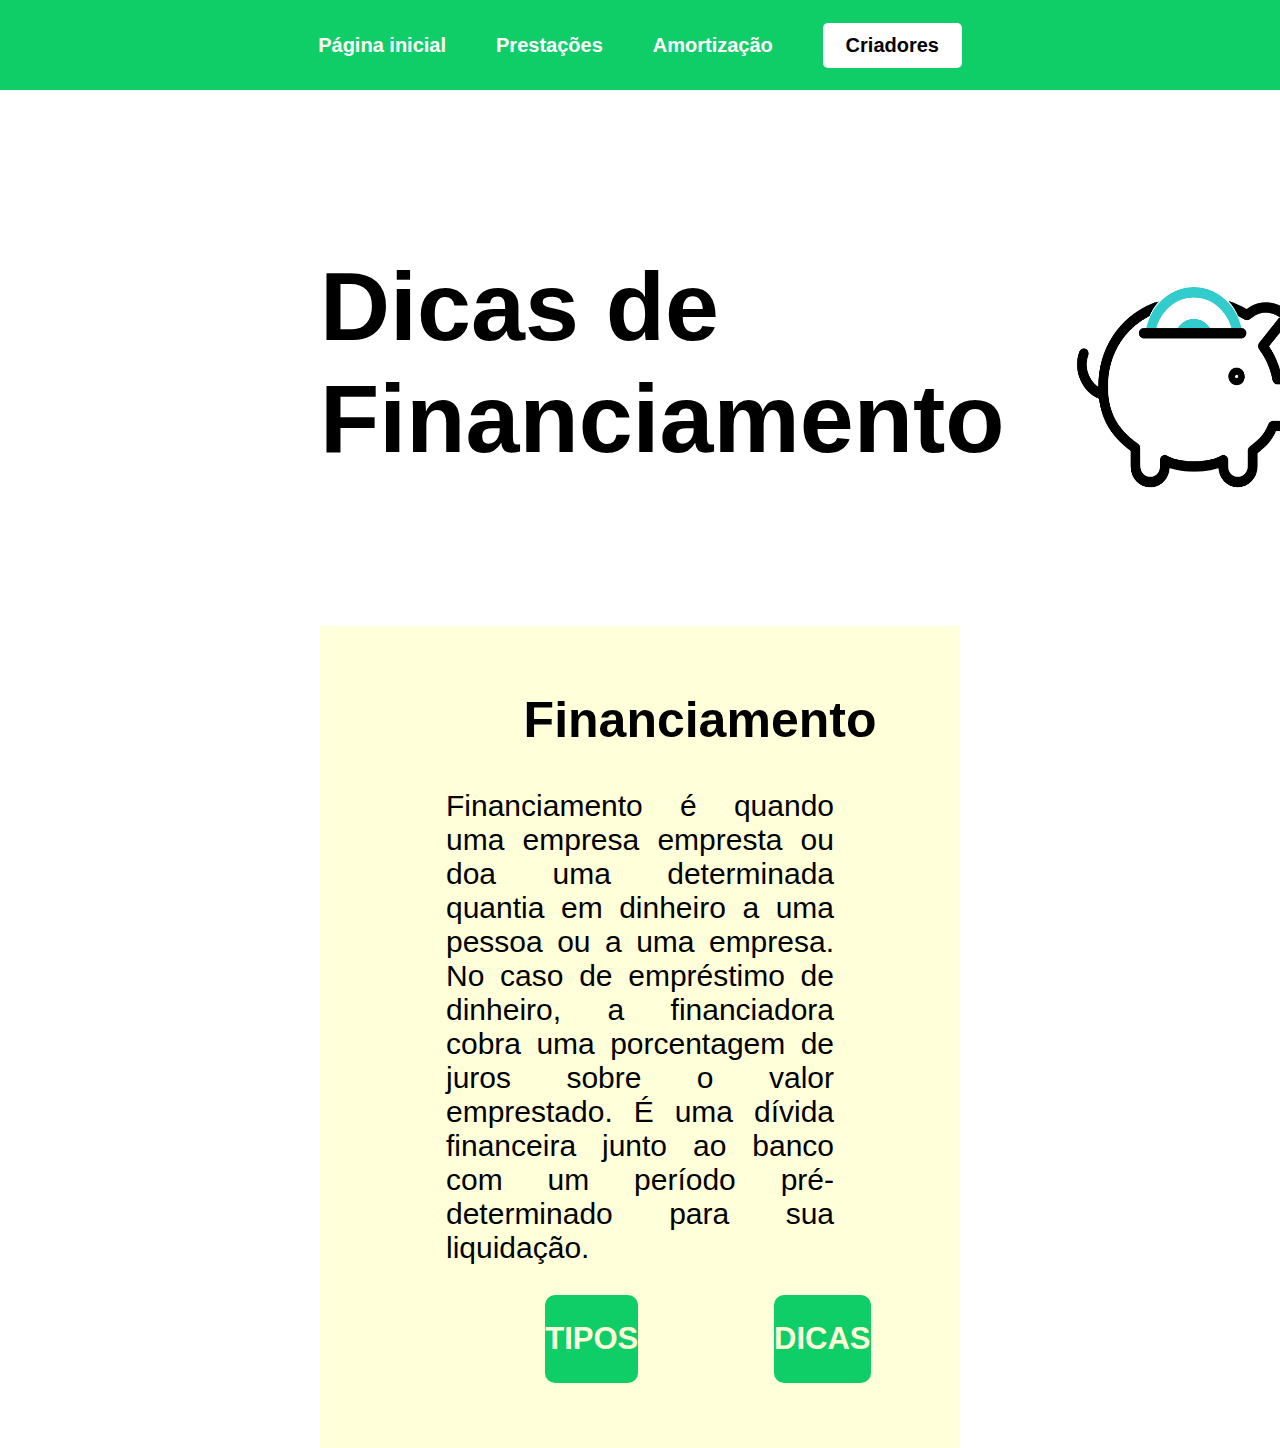
==== index.html @ aea0888c "feat:adcionado index, assets" ====
<!DOCTYPE html>
<html lang="pt-br">
<head>
    <meta charset="UTF-8">
    <title>Dicas de financiamento</title>
    <link rel="stylesheet" href="assets/css/style.css">
    <script src="assets/js/script.js"></script>
</head>
<body>
    <header>
        <button>Página inicial</button>
        <button>Prestações</button>
        <button>Amortização</button>
        <button id="button-header">Criadores</button>
    </header>

    <div class="destaque">
        <p>Dicas de Financiamento</p>
        <img src="assets/img/porquinho.gif" alt="mascote">
    </div>

    <div class="containers">
        <div class="card-1">
            <p class="titulos-cards">Financiamento</p>
            <p class="texto-cards">Financiamento é quando uma empresa empresta ou doa uma determinada quantia em dinheiro a uma pessoa ou a uma empresa. No caso de empréstimo de dinheiro, a financiadora cobra uma porcentagem de juros sobre o valor emprestado. É uma dívida financeira junto ao banco com um período pré-determinado para sua liquidação.</p>
            <div class="button-card">
                <button>TIPOS</button>
                <button>DICAS</button>
            </div>
        </div>
    </div>
</body>
</html>
---- assets/css/style.css ----
*{
    box-sizing: border-box;
    margin: 0;
    padding: 0;
    font-family: Arial, Helvetica, sans-serif;
}
/* início cabeçalho */
header{
    width: 100%;
    display: flex;
    background-color: #0FCE68;
    justify-content: center;
    align-items: center; 
    gap: 50px;
    position: absolute;
    height: 90px;
}

header button{
    align-items: center;
    background-color: #0FCE68;
    border: none;
    font-size: 20px;
    font-weight: bold;
    color:#fff;
    transition:200ms;
}

header button:hover{
    color: #ffffd9;
}

/* 
header button::after{
    border-left:#fff;
} */


#button-header {
    background-color: #fff;
    color: black;
    height: 50%;
    width: 139px;
    border-radius: 5px;
    transition: 200ms;
}

#button-header:hover{
    background-color: #0FCE68;
    color: #fff;
}

/* fim cabeçalho */

/* começo destaque */

.destaque{
    position: relative;
    display: flex;
    align-items: center;
    padding-top:200px ;
    margin-left: 25%;
    width: 50%;
    gap: 30px;

}
.destaque p{
    font-size: 97px;
    font-weight: bold;
}
.destaque img{
    width: 305px;
    height: 326px;
}

/* fim destaque */

.containers{
    background-color: #ffffd9;
    width: 50%;
    margin-left: 25% ;
    margin-top: 100px;
    align-items: center;
    justify-content: center;
    padding-left: 126px;
    padding-right: 126px;
    padding-top: 65px;
    padding-bottom: 65px;
}

.titulos-cards {
    width: 100%;
    font-size: 50px;
    font-weight: bold;
    margin-left: 20%;
    justify-content: center;
    align-items: center;
}

.texto-cards{
    font-size: 30px;
    margin-top: 40px;
    text-align: justify;
    justify-content: center;
    align-items: center;
}

.button-card{
    display: flex;
    justify-content: center;
    align-items: center;
    flex-wrap: nowrap;
}
.containers button{
    background-color: #0FCE68;
    border: none;
    width: 192px;
    height: 88px;
    color: #ffffd9;
    border-radius: 10px;
    font-size: 31px;
    font-weight: bold;
    margin-left: 35%;
    margin-top: 30px;
}
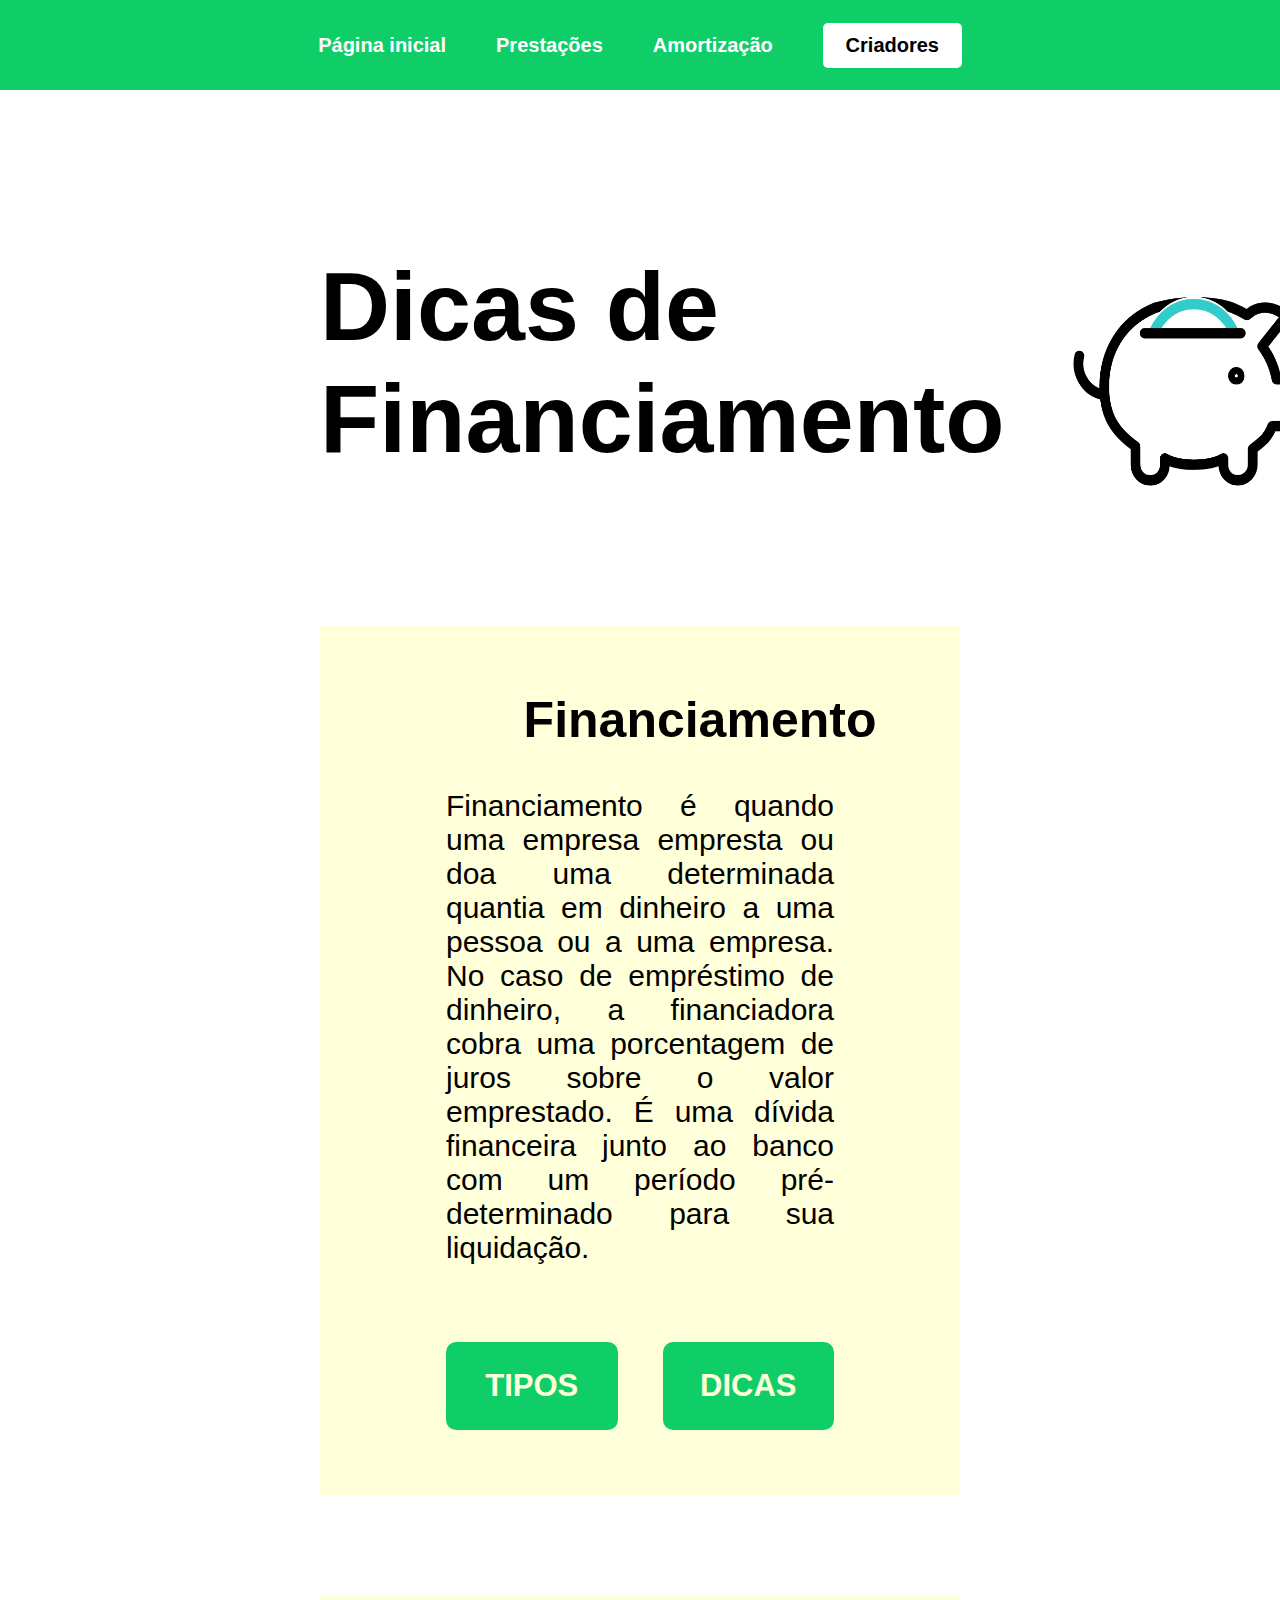
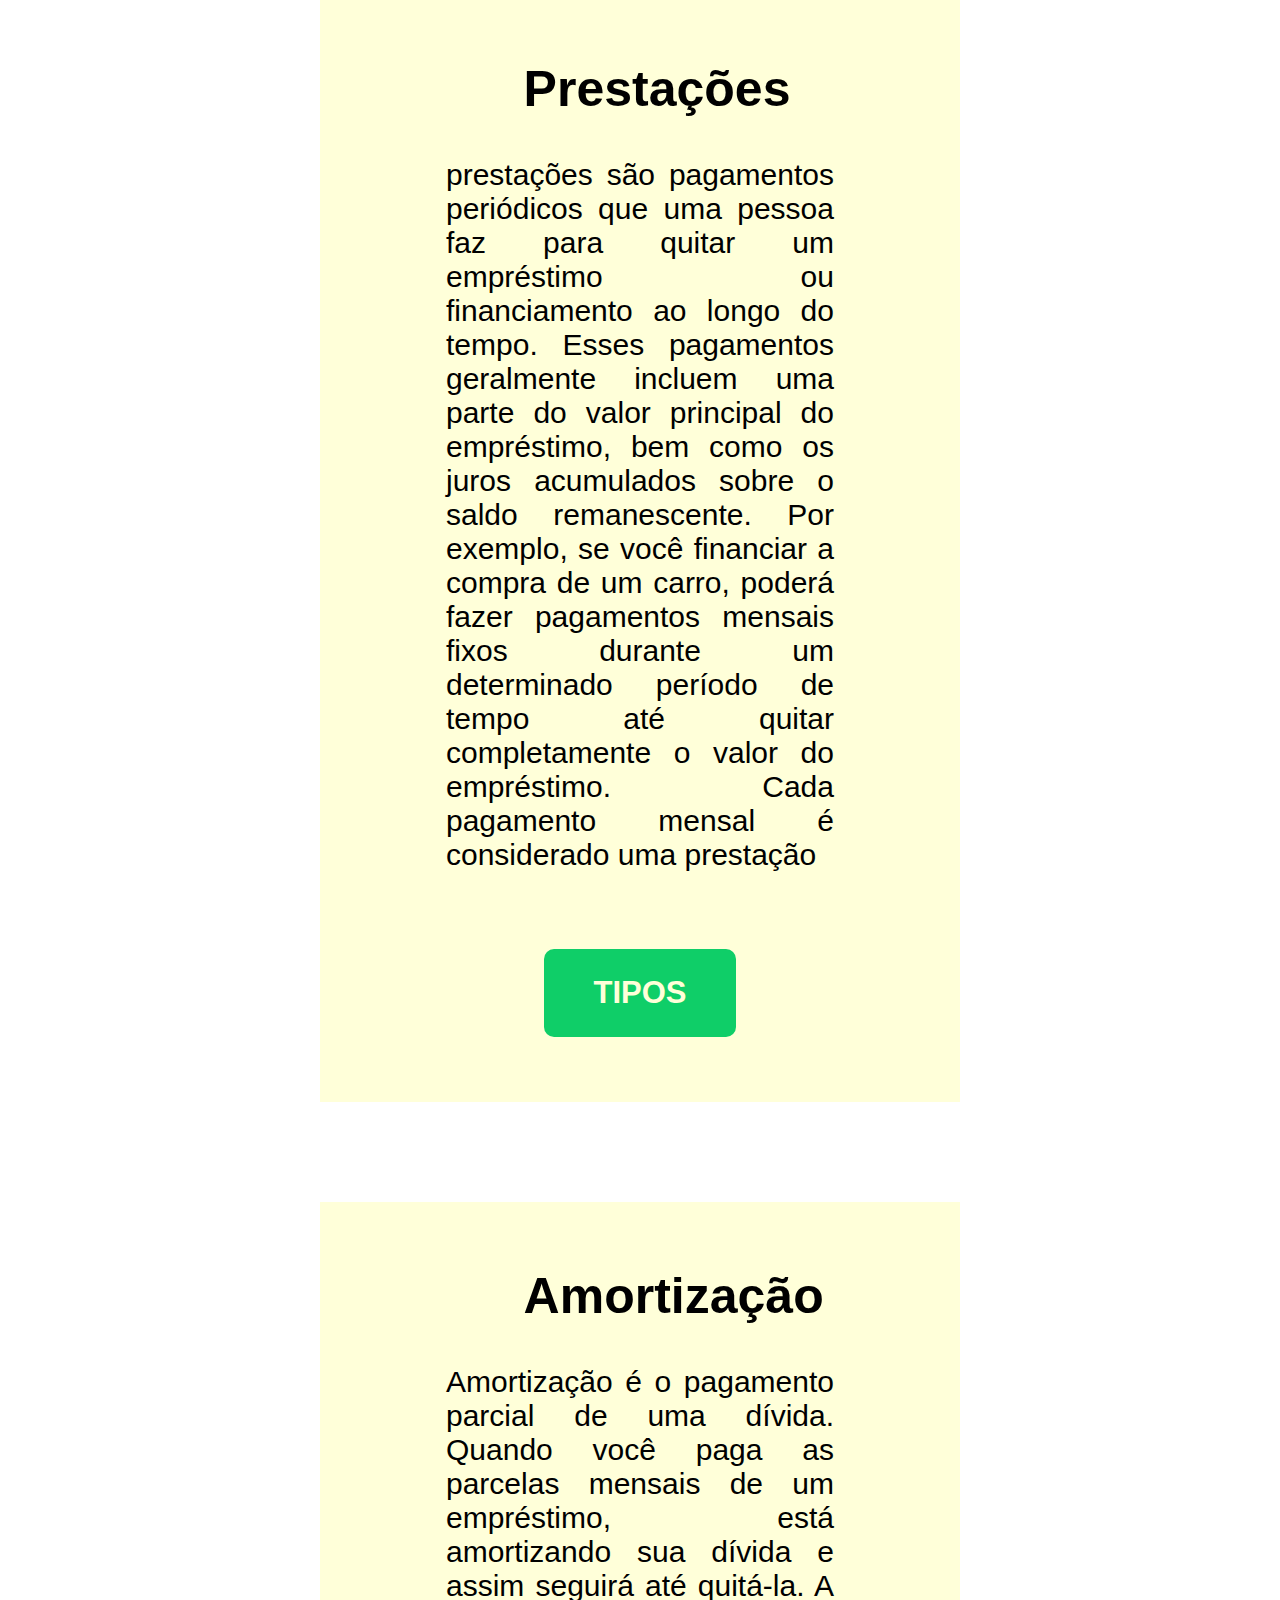
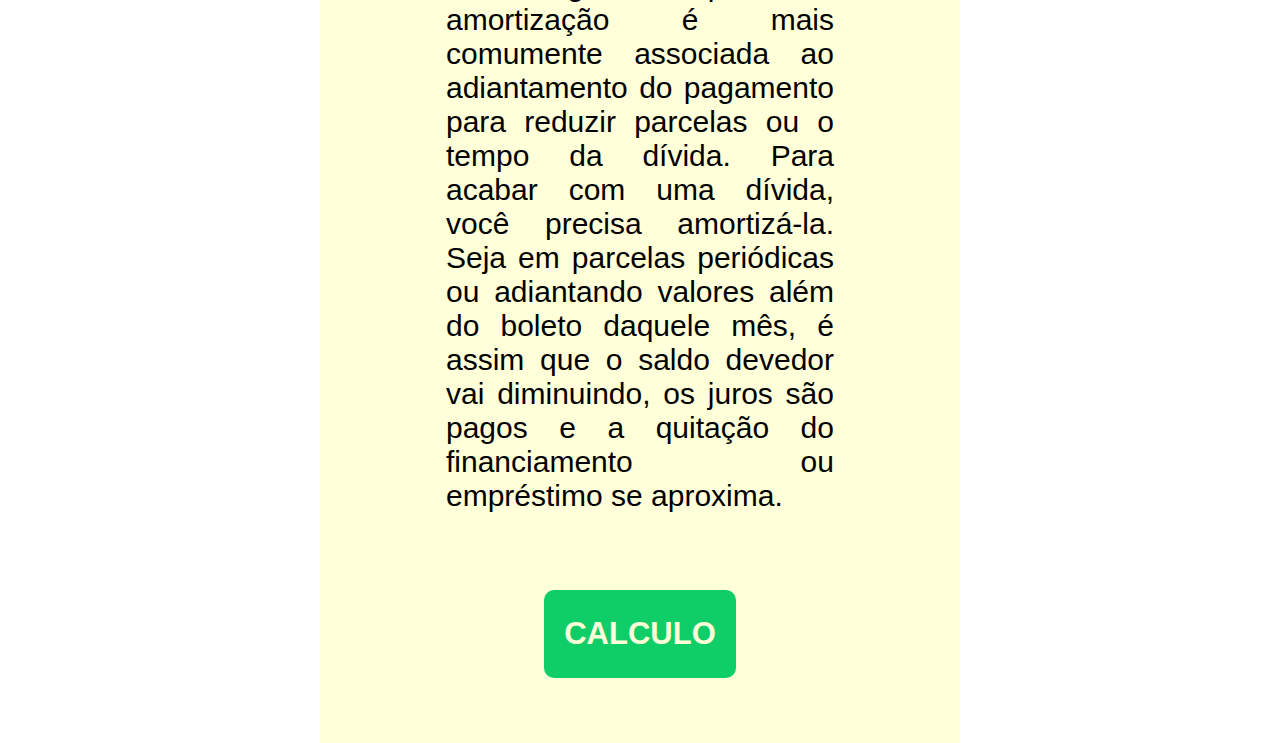
==== commit 9ed2a3bb: "feat: adcionado novas coisas no index" ====
--- a/index.html
+++ b/index.html
@@ -8,10 +8,10 @@
 </head>
 <body>
     <header>
-        <button>Página inicial</button>
-        <button>Prestações</button>
-        <button>Amortização</button>
-        <button id="button-header">Criadores</button>
+            <button>Página inicial</button>
+            <button>Prestações</button>
+            <button>Amortização</button>
+            <button id="button-header">Criadores</button>
     </header>
 
     <div class="destaque">
@@ -29,5 +29,28 @@
             </div>
         </div>
     </div>
+
+    
+    <div class="containers">
+        <div class="card-1">
+            <p class="titulos-cards">Prestações</p>
+            <p class="texto-cards">prestações são pagamentos periódicos que uma pessoa faz para quitar um empréstimo ou financiamento ao longo do tempo. Esses pagamentos geralmente incluem uma parte do valor principal do empréstimo, bem como os juros acumulados sobre o saldo remanescente. Por exemplo, se você financiar a compra de um carro, poderá fazer pagamentos mensais fixos durante um determinado período de tempo até quitar completamente o valor do empréstimo. Cada pagamento mensal é considerado uma prestação</p>
+            <div class="button-card">
+                <button>TIPOS</button>
+            </div>
+        </div>
+    </div>
+
+    
+    <div class="containers">
+        <div class="card-1">
+            <p class="titulos-cards">Amortização</p>
+            <p class="texto-cards">Amortização é o pagamento parcial de uma dívida. Quando você paga as parcelas mensais de um empréstimo, está amortizando sua dívida e assim seguirá até quitá-la. A amortização é mais comumente associada ao adiantamento do pagamento para reduzir parcelas ou o tempo da dívida. Para acabar com uma dívida, você precisa amortizá-la. Seja em parcelas periódicas ou adiantando valores além do boleto daquele mês, é assim que o saldo devedor vai diminuindo, os juros são pagos e a quitação do financiamento ou empréstimo se aproxima.</p>
+            <div class="button-card">
+                <button>CALCULO</button>
+            </div>
+        </div>
+    </div>
+
 </body>
 </html>--- a/assets/css/style.css
+++ b/assets/css/style.css
@@ -14,7 +14,7 @@
     justify-content: center;
     align-items: center; 
     gap: 50px;
-    position: absolute;
+    position: fixed;
     height: 90px;
 }
 
@@ -31,13 +31,6 @@
 header button:hover{
     color: #ffffd9;
 }
-
-/* 
-header button::after{
-    border-left:#fff;
-} */
-
-
 #button-header {
     background-color: #fff;
     color: black;
@@ -45,6 +38,7 @@
     width: 139px;
     border-radius: 5px;
     transition: 200ms;
+    
 }
 
 #button-header:hover{
@@ -111,7 +105,8 @@
     display: flex;
     justify-content: center;
     align-items: center;
-    flex-wrap: nowrap;
+    gap: 45px;
+    
 }
 .containers button{
     background-color: #0FCE68;
@@ -122,6 +117,13 @@
     border-radius: 10px;
     font-size: 31px;
     font-weight: bold;
-    margin-left: 35%;
-    margin-top: 30px;
+    margin-top: 77px;
 }
+.button-card button{
+    transition: 200ms;
+}
+
+.button-card button:hover{
+    background-color: #30EF89;
+    color: #fff;
+}
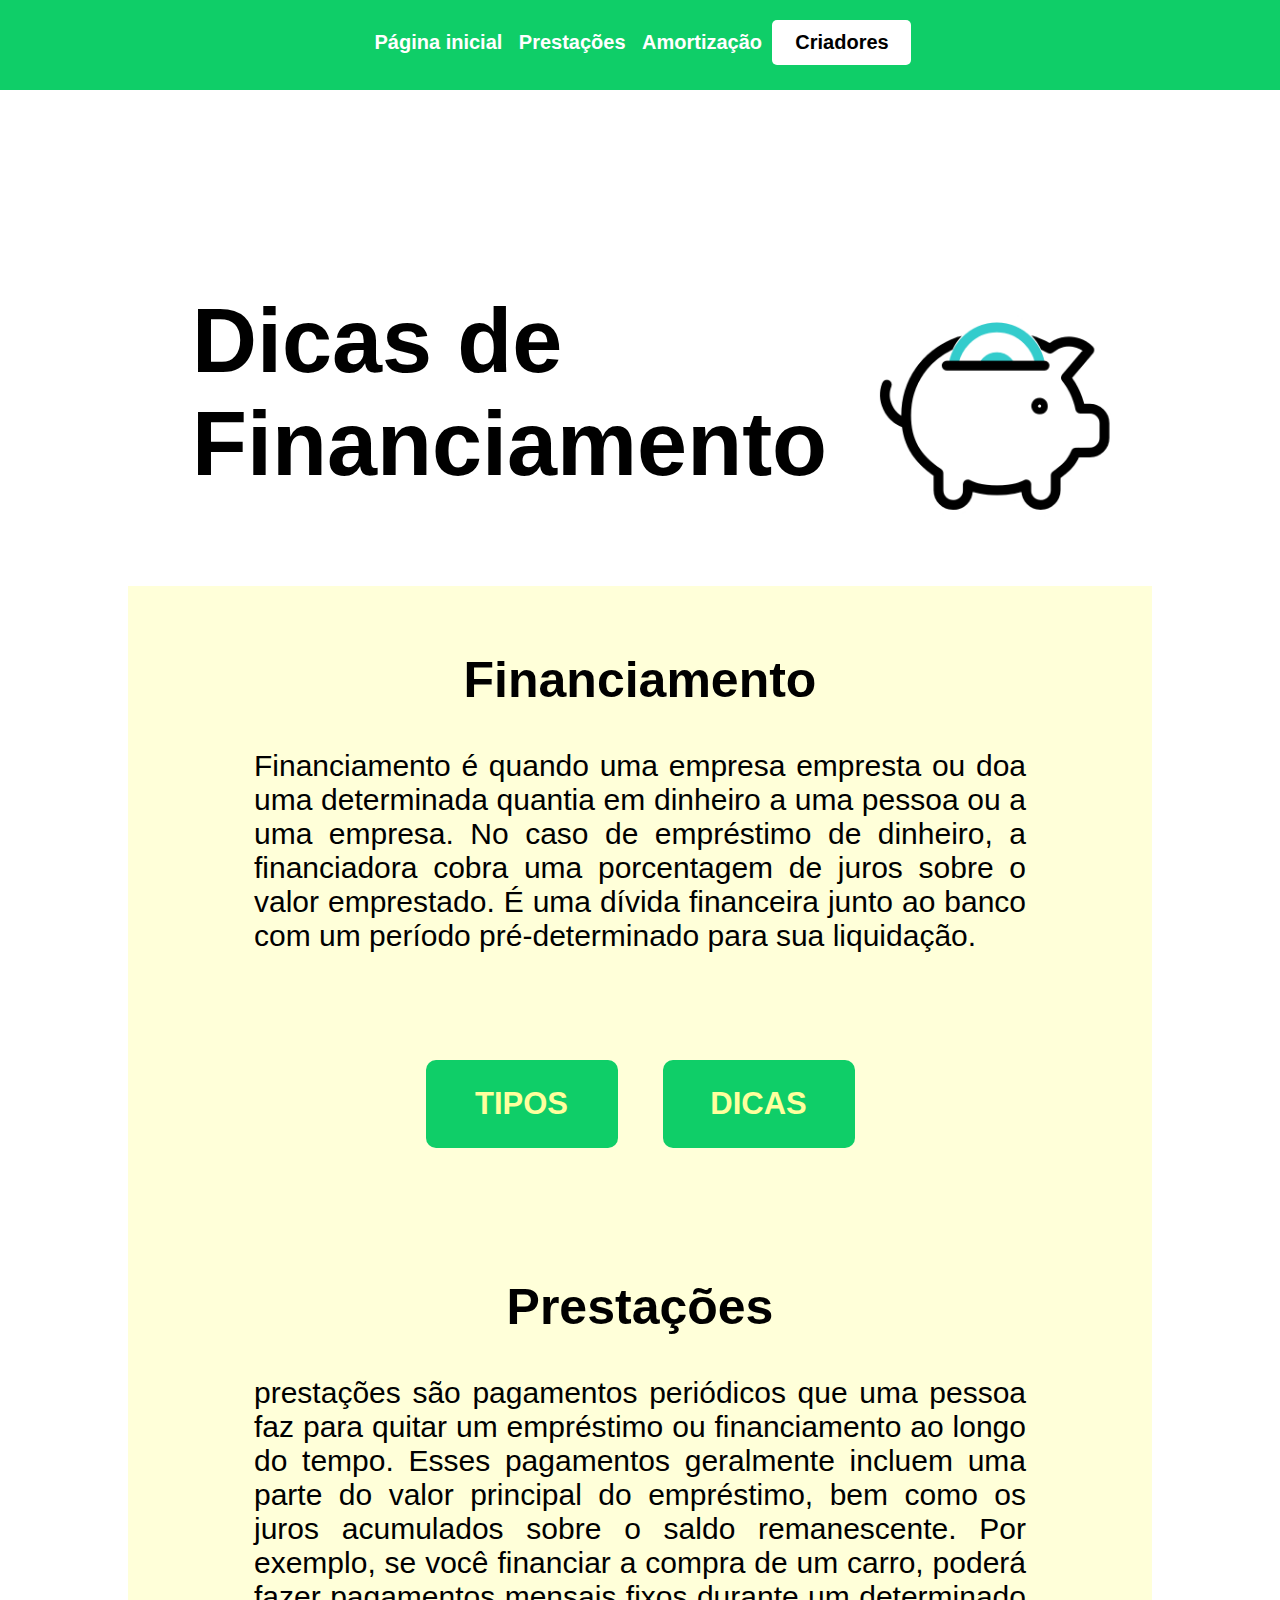
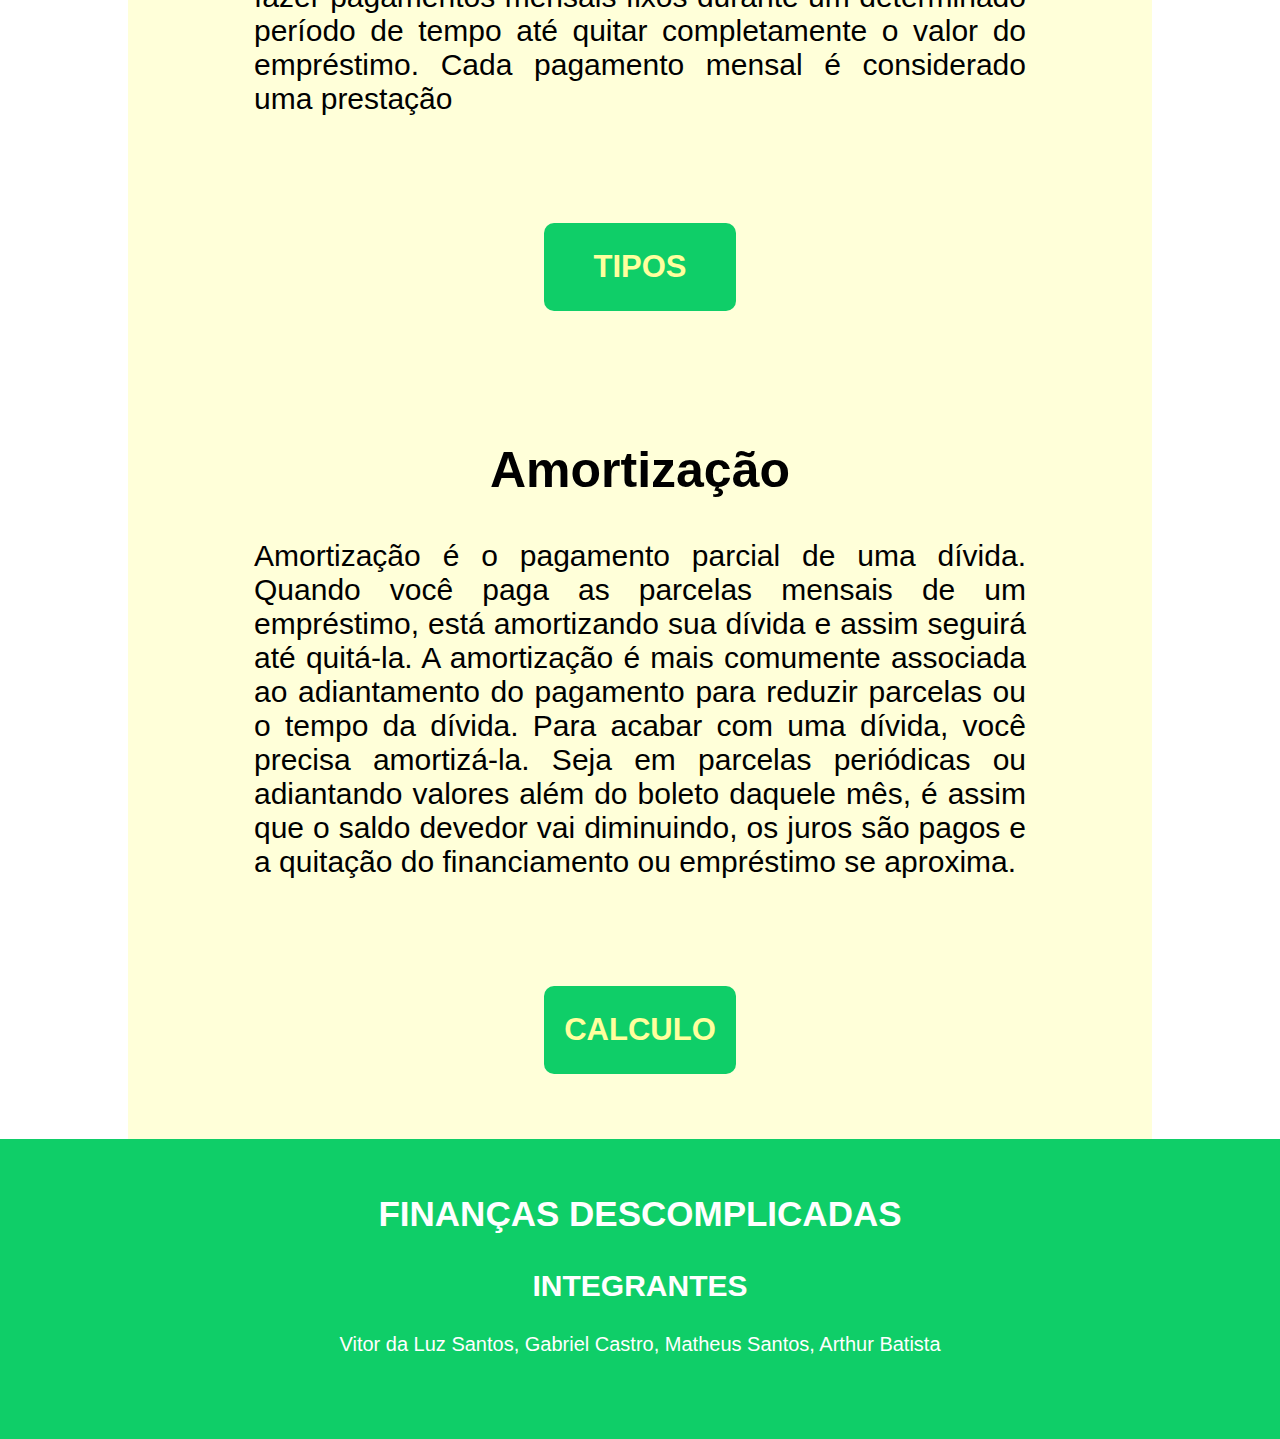
==== commit c8059554: "feat:adcionada nova pagina" ====
--- a/index.html
+++ b/index.html
@@ -4,7 +4,6 @@
     <meta charset="UTF-8">
     <title>Dicas de financiamento</title>
     <link rel="stylesheet" href="assets/css/style.css">
-    <script src="assets/js/script.js"></script>
 </head>
 <body>
     <header>
@@ -24,7 +23,9 @@
             <p class="titulos-cards">Financiamento</p>
             <p class="texto-cards">Financiamento é quando uma empresa empresta ou doa uma determinada quantia em dinheiro a uma pessoa ou a uma empresa. No caso de empréstimo de dinheiro, a financiadora cobra uma porcentagem de juros sobre o valor emprestado. É uma dívida financeira junto ao banco com um período pré-determinado para sua liquidação.</p>
             <div class="button-card">
-                <button>TIPOS</button>
+                <a href="tipos-financiamento.html">
+                    <button>TIPOS</button>
+                </a>
                 <button>DICAS</button>
             </div>
         </div>
@@ -47,10 +48,16 @@
             <p class="titulos-cards">Amortização</p>
             <p class="texto-cards">Amortização é o pagamento parcial de uma dívida. Quando você paga as parcelas mensais de um empréstimo, está amortizando sua dívida e assim seguirá até quitá-la. A amortização é mais comumente associada ao adiantamento do pagamento para reduzir parcelas ou o tempo da dívida. Para acabar com uma dívida, você precisa amortizá-la. Seja em parcelas periódicas ou adiantando valores além do boleto daquele mês, é assim que o saldo devedor vai diminuindo, os juros são pagos e a quitação do financiamento ou empréstimo se aproxima.</p>
             <div class="button-card">
-                <button>CALCULO</button>
-            </div>
+            <button>CALCULO</button>
+        </div>
         </div>
     </div>
+    <footer>
+        <p id="titulo-footer">FINANÇAS DESCOMPLICADAS</p>
+        <p id="integrantes">INTEGRANTES</p>
+        <p>Vitor da Luz Santos, Gabriel Castro, Matheus Santos, Arthur Batista </p>
+    </footer>
 
+    <script src="assets/js/script.js"></script>
 </body>
 </html>--- a/assets/css/style.css
+++ b/assets/css/style.css
@@ -1,35 +1,52 @@
+
+
+
+@import url('https://fonts.googleapis.com/css2?family=Inter:wght@100;200;300;400;500;600;700;800;900&display=swap');
+
 
 
 *{
     box-sizing: border-box;
+    font-family: Arial, Helvetica, sans-serif;
+    
+}
+
+body{
     margin: 0;
     padding: 0;
-    font-family: Arial, Helvetica, sans-serif;
 }
 /* início cabeçalho */
 header{
     width: 100%;
-    display: flex;
+    display: inline-block;
     background-color: #0FCE68;
     justify-content: center;
-    align-items: center; 
+    text-align: center; 
     gap: 50px;
     position: fixed;
     height: 90px;
+    top: 0;
 }
+
 
 header button{
     align-items: center;
     background-color: #0FCE68;
     border: none;
     font-size: 20px;
+    margin-top: 20px;
     font-weight: bold;
     color:#fff;
     transition:200ms;
+    
+}
+header button:nth-last-child(){
+    border-right: solid 1px white;
 }
 
 header button:hover{
     color: #ffffd9;
+    font-size: 25px;
 }
 #button-header {
     background-color: #fff;
@@ -37,8 +54,8 @@
     height: 50%;
     width: 139px;
     border-radius: 5px;
-    transition: 200ms;
-    
+    transition: 200ms ease;
+    cursor: pointer;
 }
 
 #button-header:hover{
@@ -51,31 +68,29 @@
 /* começo destaque */
 
 .destaque{
-    position: relative;
     display: flex;
     align-items: center;
     padding-top:200px ;
-    margin-left: 25%;
-    width: 50%;
-    gap: 30px;
+    margin: auto auto;
+    width: 70%;
+    gap: 10px;
 
 }
 .destaque p{
-    font-size: 97px;
+    font-size: 90px;
     font-weight: bold;
 }
 .destaque img{
-    width: 305px;
-    height: 326px;
+    max-width: 305px;
+    max-height:326px ;
 }
 
 /* fim destaque */
 
 .containers{
     background-color: #ffffd9;
-    width: 50%;
-    margin-left: 25% ;
-    margin-top: 100px;
+    width: 80%;
+    margin: auto auto;
     align-items: center;
     justify-content: center;
     padding-left: 126px;
@@ -85,12 +100,12 @@
 }
 
 .titulos-cards {
-    width: 100%;
+    width: 50%;
     font-size: 50px;
     font-weight: bold;
-    margin-left: 20%;
+    margin:auto auto;
     justify-content: center;
-    align-items: center;
+    text-align: center;
 }
 
 .texto-cards{
@@ -113,7 +128,7 @@
     border: none;
     width: 192px;
     height: 88px;
-    color: #ffffd9;
+    color: #ffff9e;
     border-radius: 10px;
     font-size: 31px;
     font-weight: bold;
@@ -121,9 +136,59 @@
 }
 .button-card button{
     transition: 200ms;
+    cursor: pointer;
 }
 
 .button-card button:hover{
     background-color: #30EF89;
     color: #fff;
+    font-size: 35px;
+    width: 220px;
+    height: 100px;
+    
 }
+
+footer{
+    bottom: 0;
+    background-color: #0FCE68;
+    width: 100%;
+    height: 300px;
+    text-align: center;
+    color: white;
+    padding: 20px;
+}
+
+#titulo-footer{
+    font-size: 35px;
+    font-weight: bold;
+}
+
+#integrantes{
+    font-size: 30px;
+    font-weight: 700;
+}
+
+footer p{
+    font-size: 20px;
+}
+
+.titulo{
+    font-size: 50px;
+    font-weight: bold;
+    text-align: center;
+    margin-top: 100px;
+}
+
+.container-out{
+    width: 80%;
+    margin: auto auto;
+    border: solid 1px #D6D6D6;
+    border-radius: 20px;
+}
+
+.container-out p{
+    border: dashed 1px red;
+    padding: 0 100px 0 100px;
+    font-size: 20px;
+    font-weight: bold;
+}
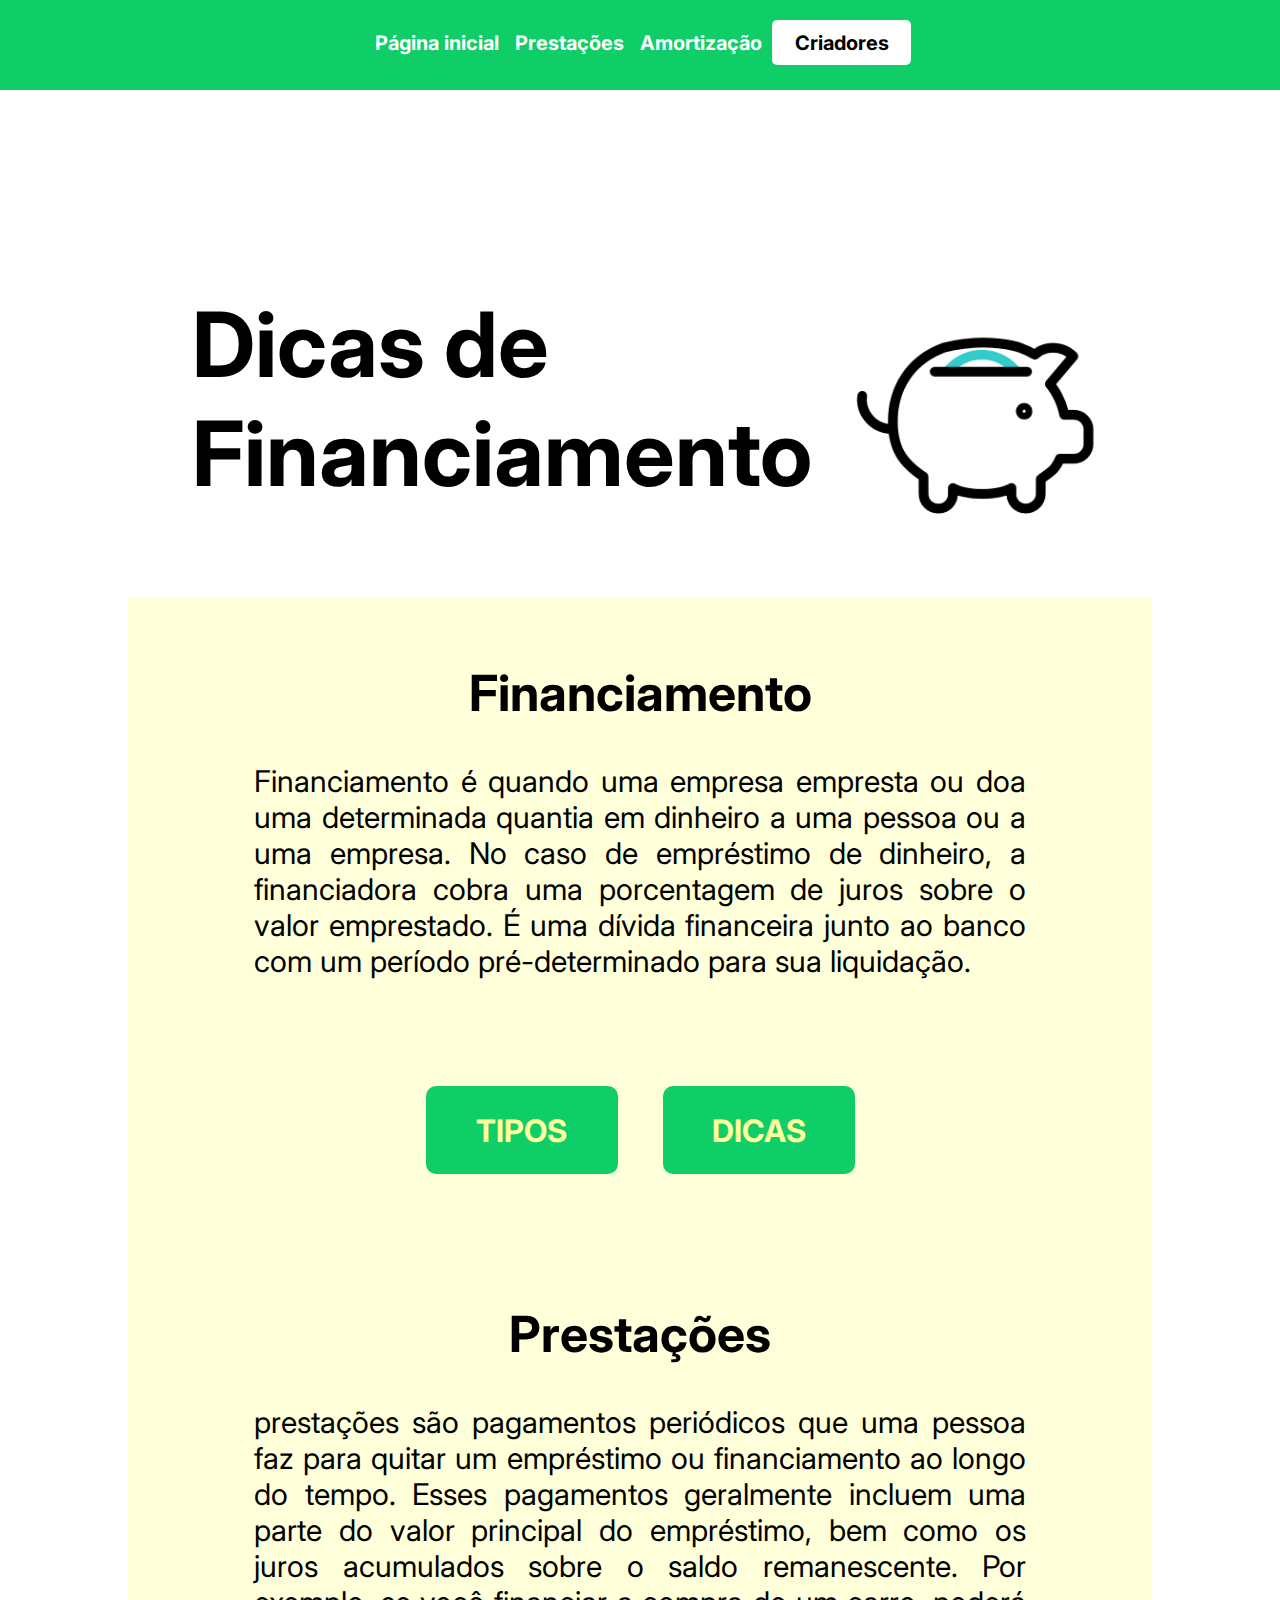
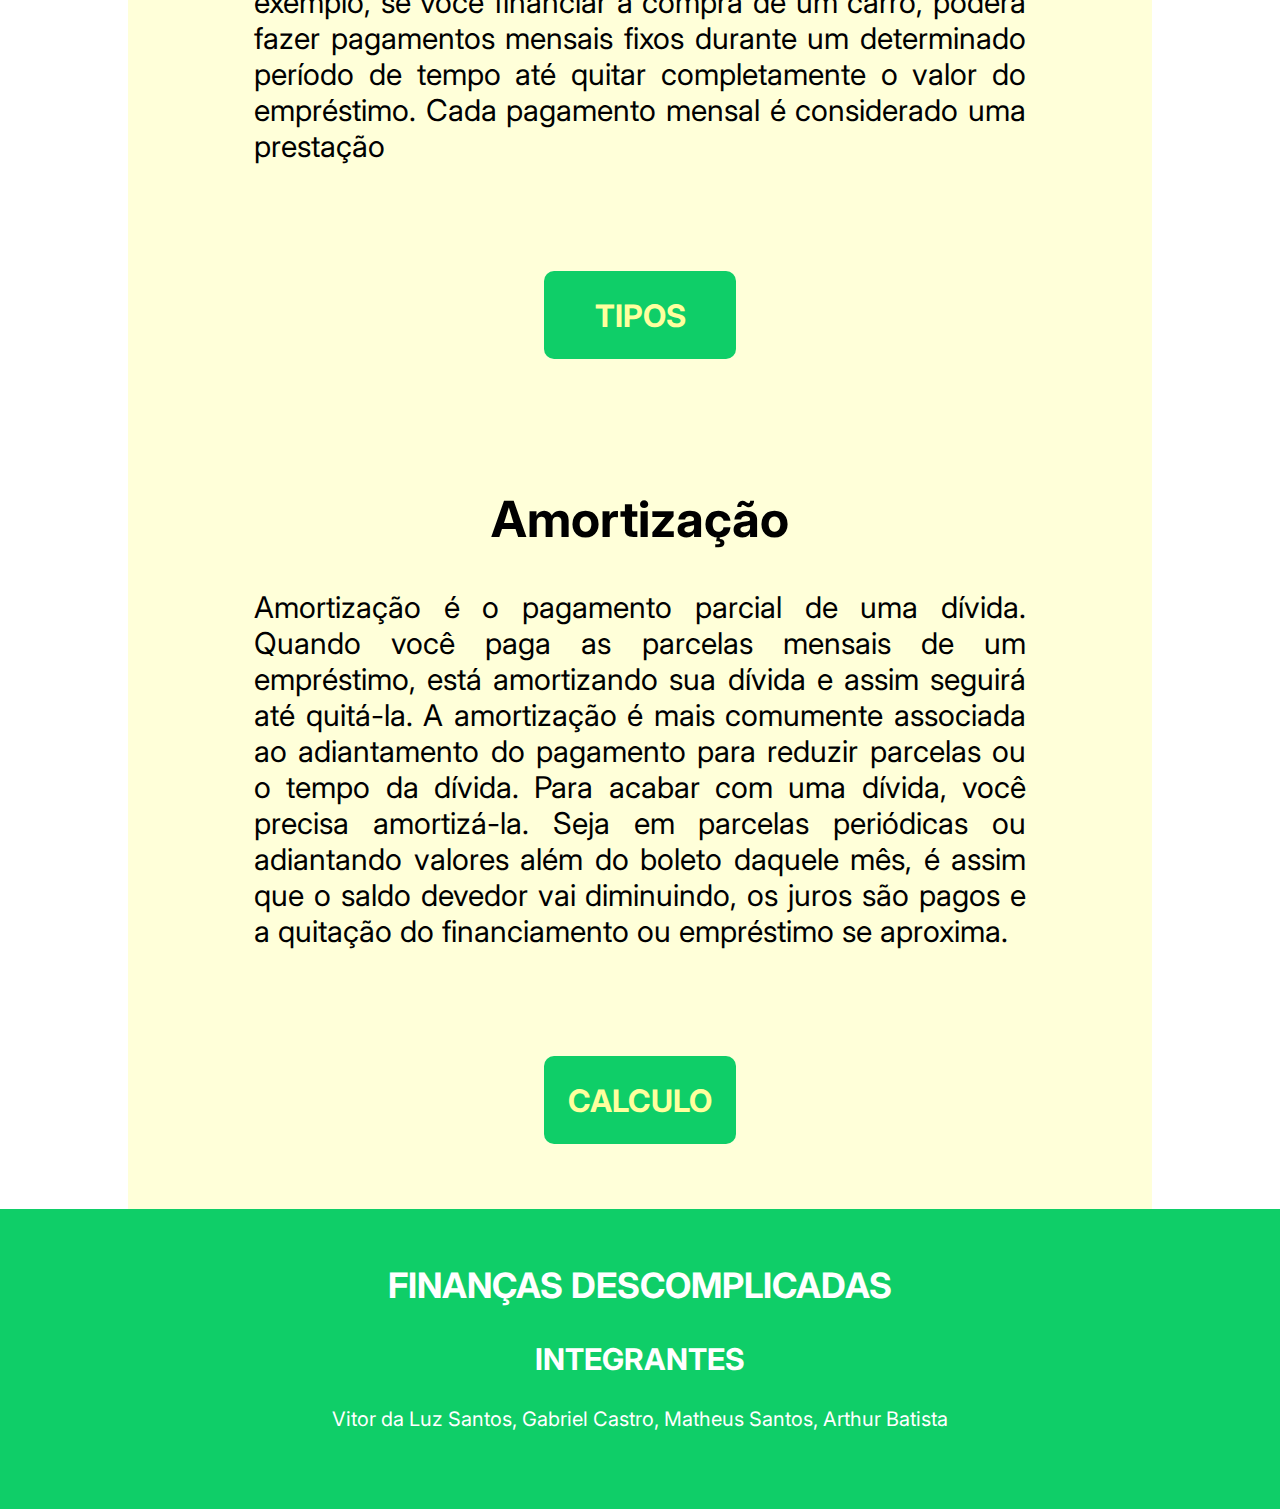
==== commit d9e2695a: "fix: finalizada a primeira pagina" ====
--- a/index.html
+++ b/index.html
@@ -10,7 +10,9 @@
             <button>Página inicial</button>
             <button>Prestações</button>
             <button>Amortização</button>
-            <button id="button-header">Criadores</button>
+            <a href="#footer">
+                <button id="button-header">Criadores</button>
+            </a>
     </header>
 
     <div class="destaque">
@@ -52,12 +54,12 @@
         </div>
         </div>
     </div>
-    <footer>
+    
+    <footer id="footer">
         <p id="titulo-footer">FINANÇAS DESCOMPLICADAS</p>
         <p id="integrantes">INTEGRANTES</p>
         <p>Vitor da Luz Santos, Gabriel Castro, Matheus Santos, Arthur Batista </p>
     </footer>
-
     <script src="assets/js/script.js"></script>
 </body>
 </html>--- a/assets/css/style.css
+++ b/assets/css/style.css
@@ -7,8 +7,8 @@
 
 *{
     box-sizing: border-box;
-    font-family: Arial, Helvetica, sans-serif;
-    
+    font-family: 'inter';
+    scroll-behavior: smooth;      
 }
 
 body{
@@ -38,6 +38,7 @@
     font-weight: bold;
     color:#fff;
     transition:200ms;
+    cursor: pointer;
     
 }
 header button:nth-last-child(){
@@ -176,7 +177,10 @@
     font-size: 50px;
     font-weight: bold;
     text-align: center;
-    margin-top: 100px;
+}
+
+.titulo p{
+    padding-top: 100px;
 }
 
 .container-out{
@@ -192,3 +196,10 @@
     font-size: 20px;
     font-weight: bold;
 }
+
+#titulo-container{
+    text-align: center;
+    font-weight: bold;
+    font-size: 30px;
+}
+
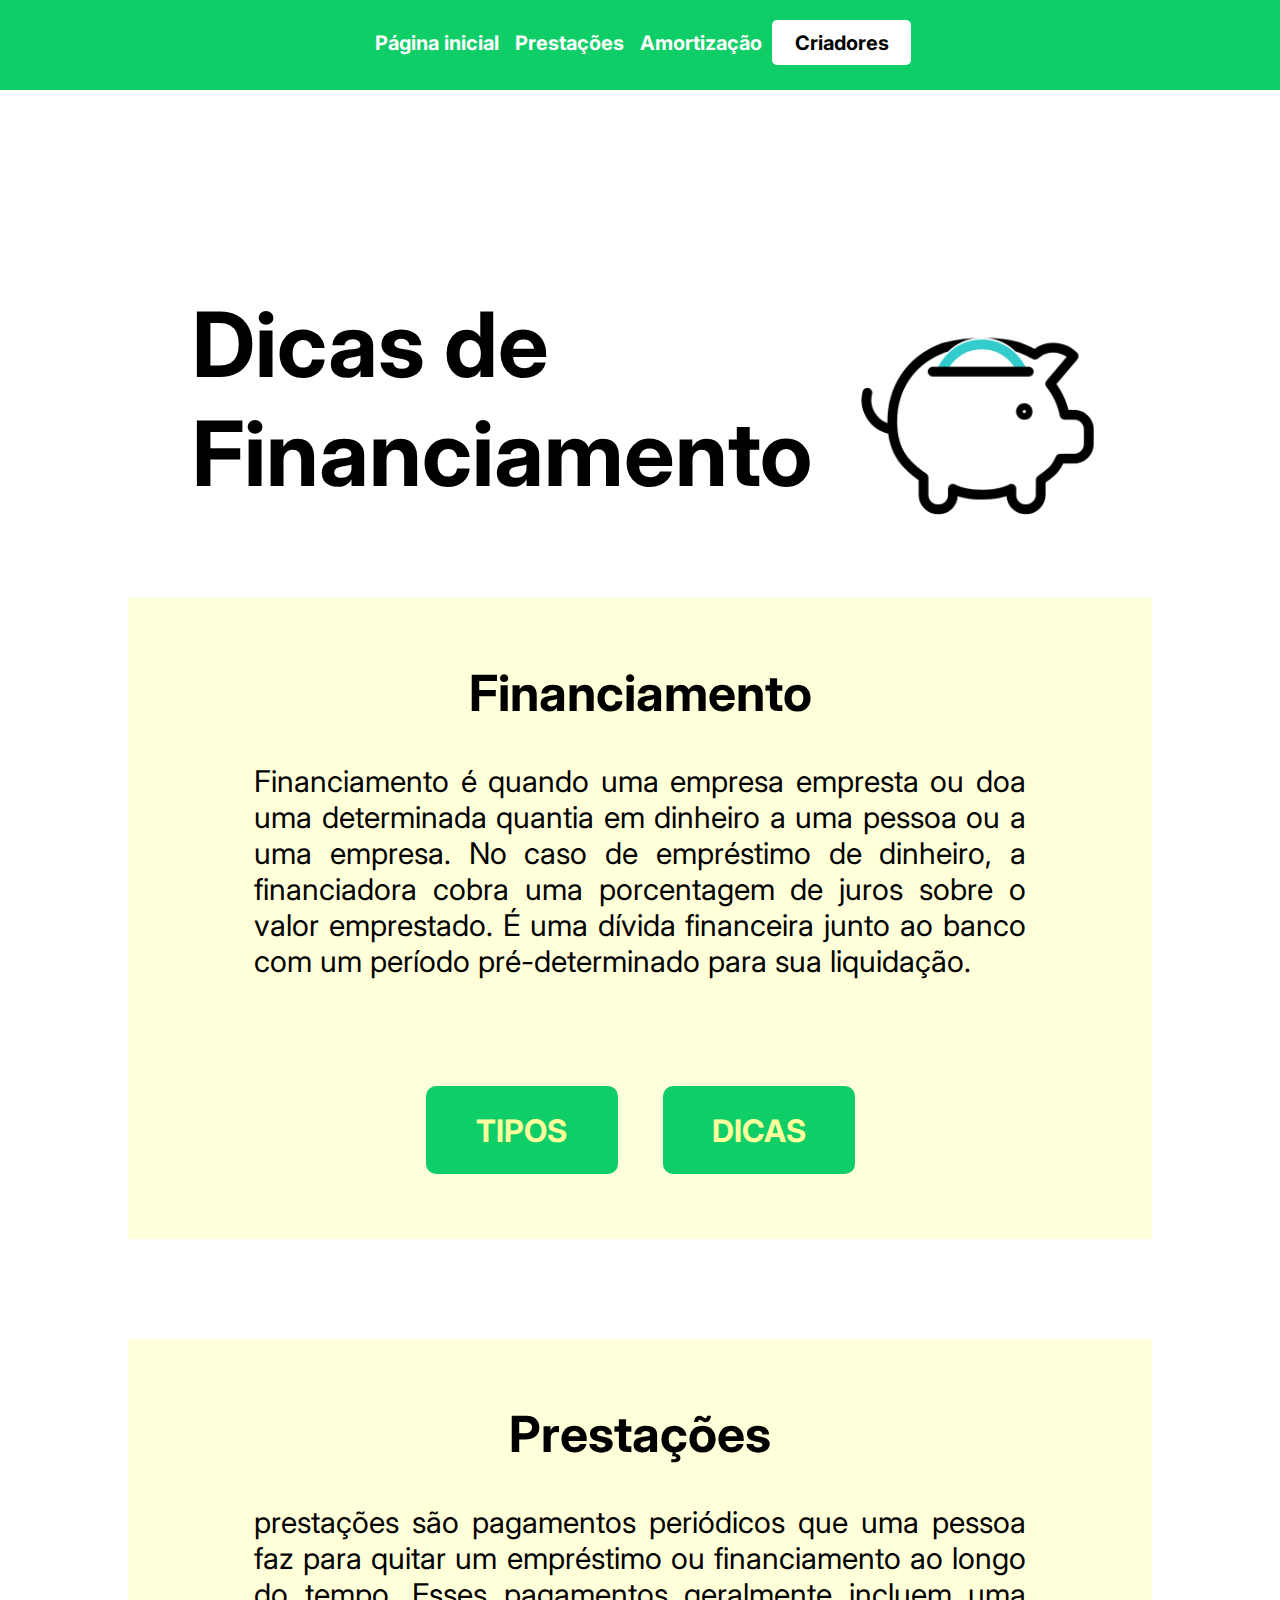
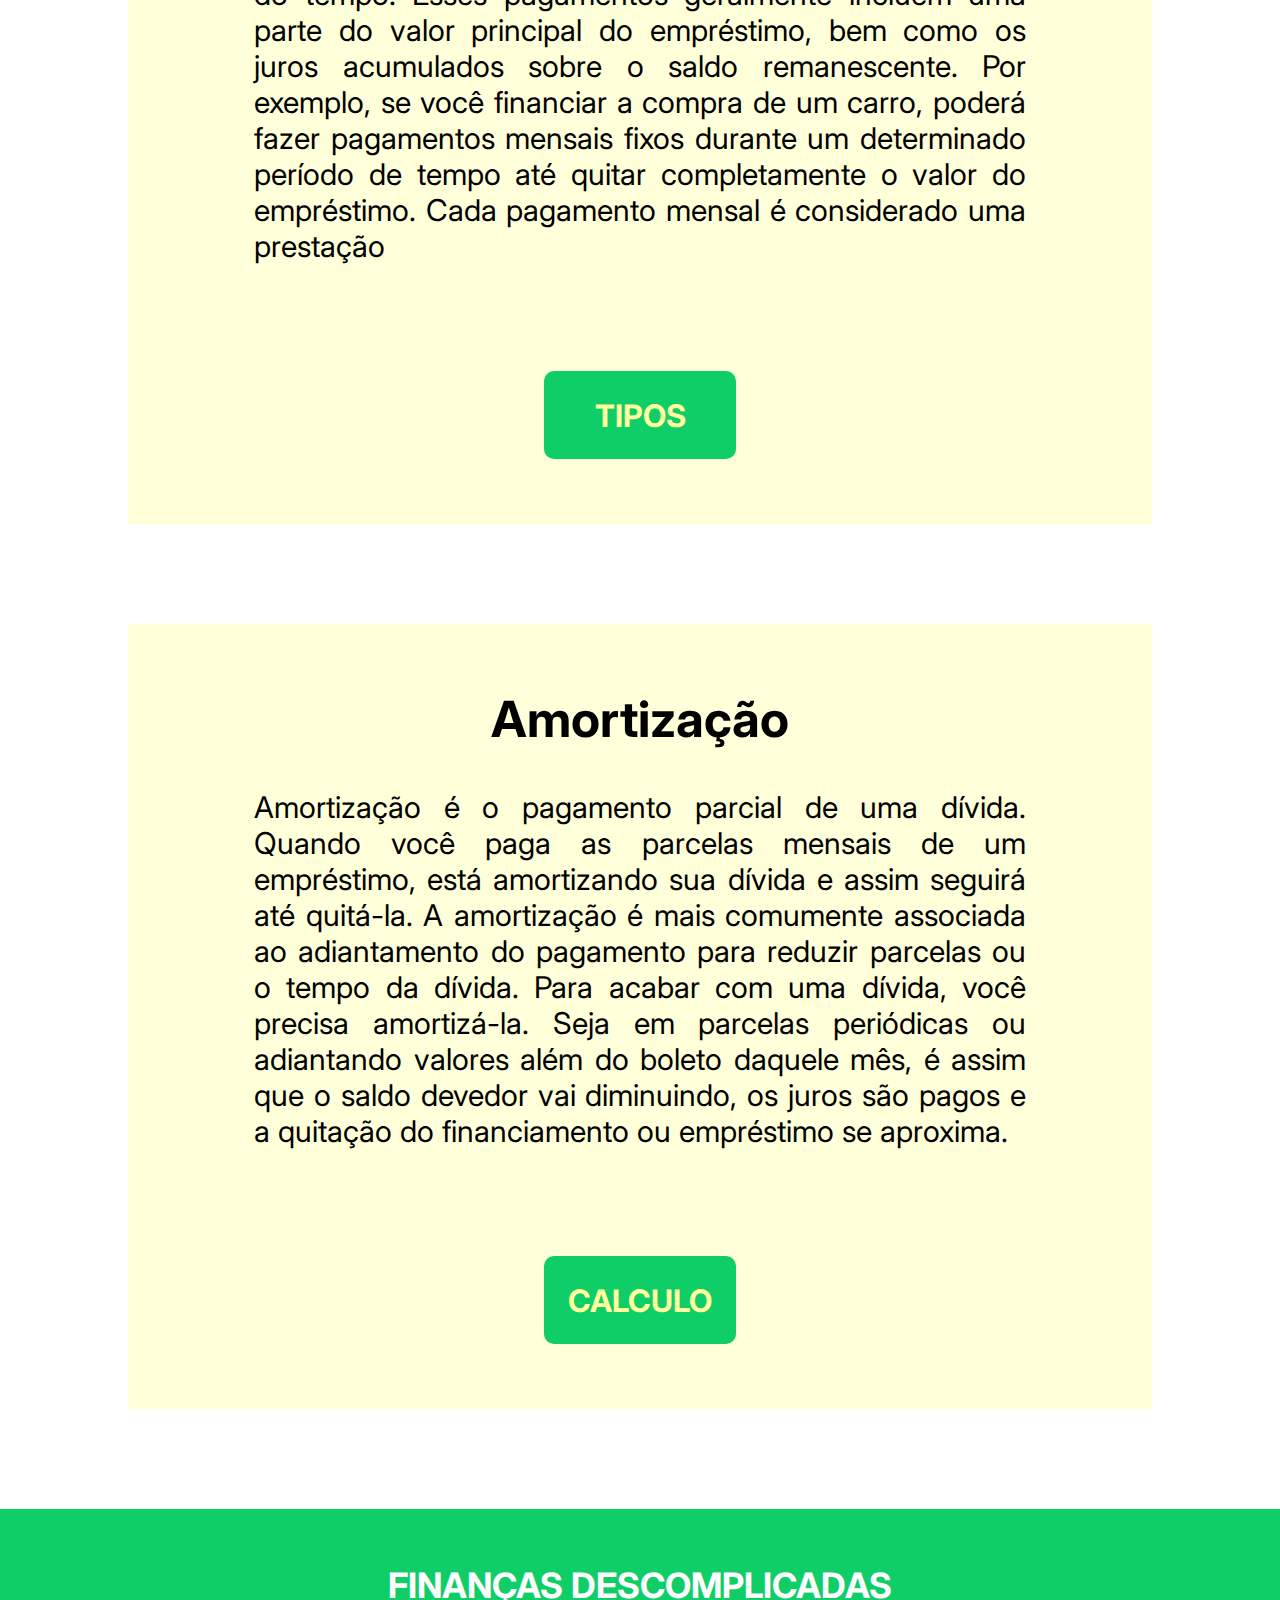
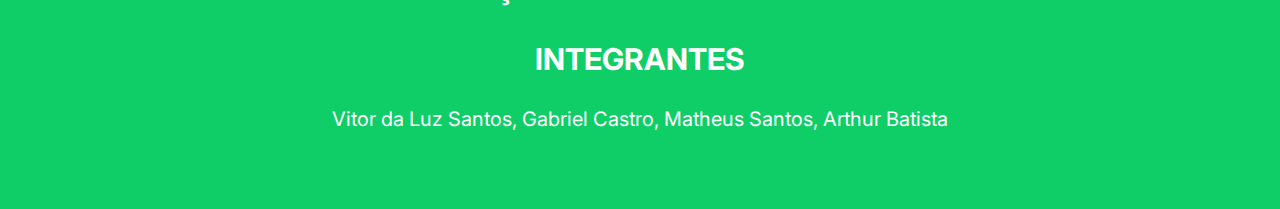
==== commit b7956f36: "fix:arrumada navbar e adcionado o header" ====
--- a/index.html
+++ b/index.html
@@ -6,19 +6,21 @@
     <link rel="stylesheet" href="assets/css/style.css">
 </head>
 <body>
-    <header>
+    <nav>
             <button>Página inicial</button>
             <button>Prestações</button>
             <button>Amortização</button>
             <a href="#footer">
-                <button id="button-header">Criadores</button>
+                <button id="button-nav">Criadores</button>
             </a>
-    </header>
-
-    <div class="destaque">
+    </nav>
+    <header>
+        <div class="destaque">
         <p>Dicas de Financiamento</p>
         <img src="assets/img/porquinho.gif" alt="mascote">
-    </div>
+        </div>
+    </header>
+ 
 
     <div class="containers">
         <div class="card-1">
--- a/assets/css/style.css
+++ b/assets/css/style.css
@@ -16,7 +16,7 @@
     padding: 0;
 }
 /* início cabeçalho */
-header{
+nav{
     width: 100%;
     display: inline-block;
     background-color: #0FCE68;
@@ -29,7 +29,7 @@
 }
 
 
-header button{
+nav button{
     align-items: center;
     background-color: #0FCE68;
     border: none;
@@ -41,15 +41,15 @@
     cursor: pointer;
     
 }
-header button:nth-last-child(){
+nav button:nth-last-child(){
     border-right: solid 1px white;
 }
 
-header button:hover{
+nav button:hover{
     color: #ffffd9;
     font-size: 25px;
 }
-#button-header {
+#button-nav{
     background-color: #fff;
     color: black;
     height: 50%;
@@ -59,7 +59,7 @@
     cursor: pointer;
 }
 
-#button-header:hover{
+#button-nav:hover{
     background-color: #0FCE68;
     color: #fff;
 }
@@ -98,6 +98,7 @@
     padding-right: 126px;
     padding-top: 65px;
     padding-bottom: 65px;
+    margin-bottom: 100px;
 }
 
 .titulos-cards {
